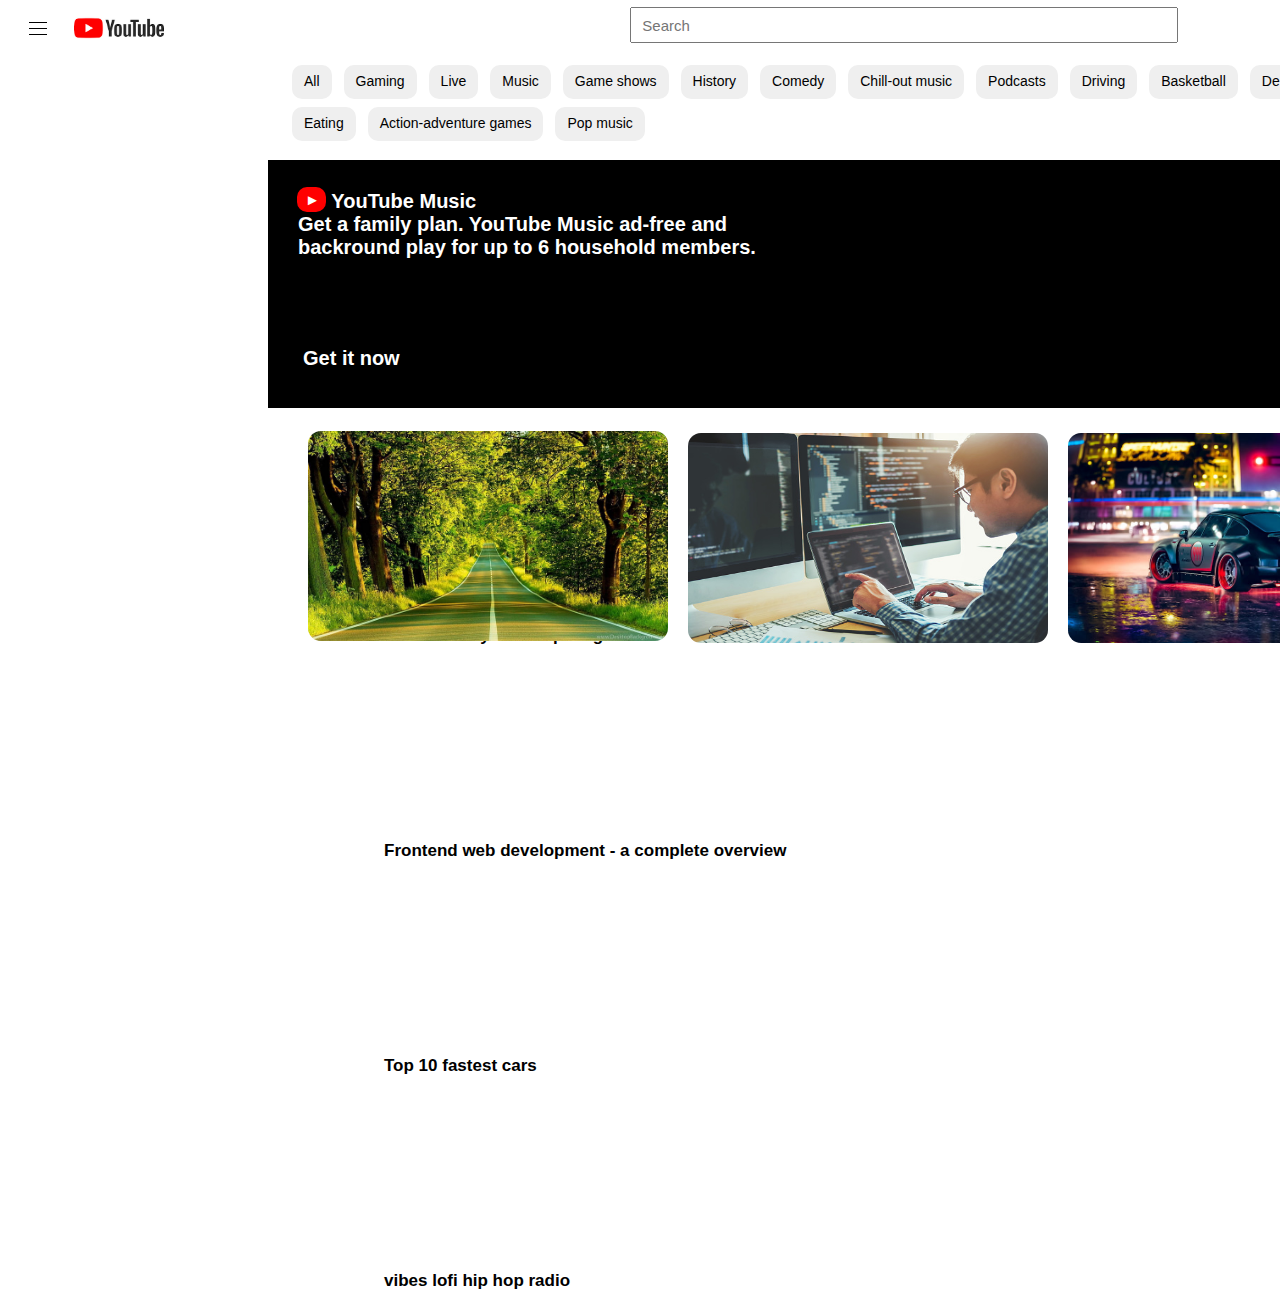
==== youtube/index.html @ bf677507 "Add files via upload" ====
<!DOCTYPE html>
<html lang="en">
  <head>
    <title>Youtube</title>
    <link rel="icon" href="images/icon_type.jpg" type="image/icon type" />
    <meta charset="UTF-8" />
    <meta http-equiv="X-UA-Compatible" content="IE=edge" />
    <meta name="viewport" content="width=device-width, initial-scale=1.0" />
    <link rel="stylesheet" href="styles.css" />
    <title>Document</title>
  </head>
  <body>
    <div class="menu"></div>
    <div class="menu"></div>
    <div class="menu"></div>
    <a href="images/youtube_logo.jpg"
      ><img class="youtube" src="images/youtube_logo.jpg" alt="YouTube Logo"
    /></a>
    <button>All</button>
    <button>Gaming</button>
    <button>Live</button>
    <button>Music</button>
    <button>Game shows</button>
    <button>History</button>
    <button>Comedy</button>
    <button>Chill-out music</button>
    <button>Podcasts</button>
    <button>Driving</button>
    <button>Basketball</button>
    <button>Debates</button>
    <button>Home improvement</button>
    <button>Eating</button>
    <button>Action-adventure games</button>
    <button>Pop music</button>
    <p class="ad">
      &nbsp;&nbsp;&nbsp;&nbsp;&nbsp;&nbsp;YouTube Music<br />Get a family plan.
      YouTube Music ad-free and<br />backround play for up to 6 household
      members.<br />
      <br /><button class="ad ad_buy">Get it now</button>
    </p>
    <button class="ad_button">&#9658;</button>

    <input class="search" type="text" placeholder="&nbsp;&nbsp;Search" />

    <div>
      <div class="vids"></div>
        <a href="images/forrest.jpg"><img class="image1" src="images/forrest.jpg" alt="Forrest"></a>
        <a href="images/forrest.jpg"
        >12hr Country road trip vlog</a
      >
    </div>

    <div>
      <div class="vids"></div>
        <a href="images/coding.jpg"><img class="image2" src="images/coding.jpg" alt="coding"></a>
        <a href="images/coding.jpg">Frontend web development - a complete overview</a>
    <div>

    <div> 
      <div class="vids"></div> 
        <a href="images/cars.jpg"><img class="image3" src="images/cars.jpg" alt="cars"></a>
        <a href="images/cars.jpg">Top 10 fastest cars</a>
    </div>

    <div>
      <div class="vids"></div>
      <a href="images/city.jpg"><img class="image4" src="images/city.jpg" alt="City lights"></a>
      <a href="images/city.jpg">vibes lofi hip hop radio</a>
    </div>

  </body>
</html>
---- youtube/styles.css ----
img{
    height: 210px;
    width: 360px;
    margin-right: 12px;
    border-radius: 13px;
    transition: .2s;
}

img:hover{
    border-radius: 5px;
    transform: scale(1.003);
    cursor: pointer;
}

.image1{
  position: relative;
  right: -300px;
}

.image2{
  position: relative;
  right: -680px;
  top: -213px;
}

.image3{
  position: relative;
  right: -1060px;
  top: -428px;
}

.image4{
  position: relative;
  right: -1440px;
  top: -643px;
}

.one{
  margin-left: 300px;
}

a{
  font-size: 17px;
  font-weight: bold;
  text-decoration: none;
  color: inherit;
  font-family: 'Youtube sans', sans-serif;
  text-align: left;
}

.menu{
    width: 18px;
    height: .09px;
    border: 10px;
    background-color: black;
    margin: 6px;
    border: 5px;
    cursor: pointer;
    position: relative;
    top: 14px;
    right: -15px;
  }

  .youtube{
    width:108px;
    height:56px;
    position: absolute;
    left: 65px;
    top: 0px;
    margin: 0px;
  }

.search{
    margin-top: 7px;
    font-size: 15px;
    height: 30px;
    width: 540px;
    position: absolute;
    left:630px;
    top: 0px;
}

button{
  position: relative;
  top: 35px;
  left: 280px;
  font-size: 14px;
  font-family: "Roboto","Arial",sans-serif;
  height: 25px;
  border-width: 1px;
  border-radius: 10px;
  border-color: transparent;
  padding-top: 7px;
  padding-bottom: 25px;
  padding-left: 11px;
  padding-right: 11px;
  margin: 4px;
  cursor: pointer;
}

.ad{
  position: relative;
  top: 30px;
  left: 260px;
  color: white;
  background-color: black;
  padding: 30px;
  padding-bottom: 43px;
  font-size: 20px;
  font-weight: bold;
  font-family: 'Youtube sans', sans-serif;
  border-right: 200px;
}
 .ad_button{
  position: relative;
  top: -215px;
  left: 285px;
  color: white;
  background-color:red;
  font-size: 15px;
  padding-top: 0px;
  padding-bottom: 0px;
  padding-left: 7px;
  padding-right: 5px;
 }

 .ad .ad_buy{
  position: relative;
  left: -30px;
 }
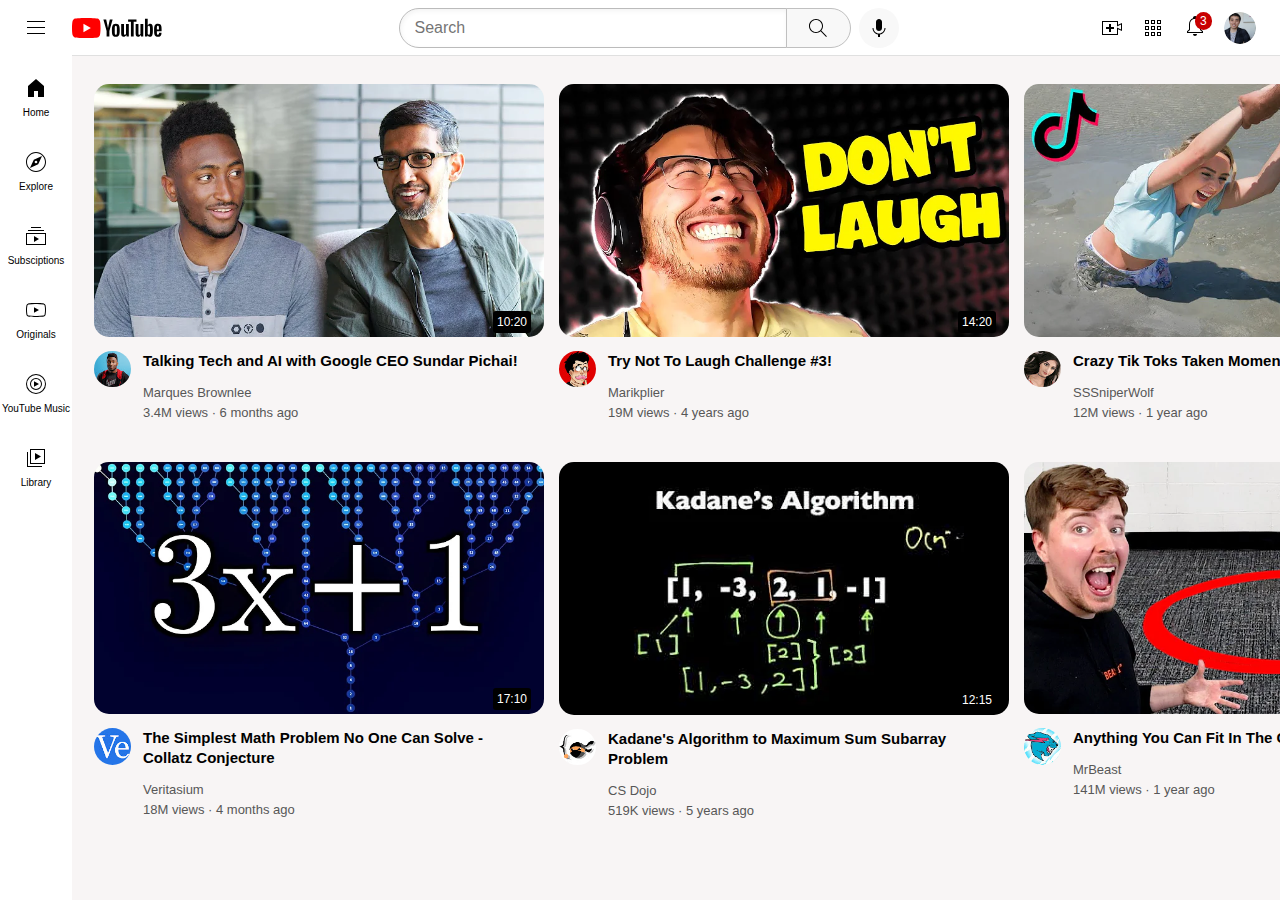
==== commit 3cebe7a1: "Add files via upload" ====
--- a/youtube/index.html
+++ b/youtube/index.html
@@ -1,72 +1,176 @@
 <!DOCTYPE html>
 <html lang="en">
   <head>
-    <title>Youtube</title>
-    <link rel="icon" href="images/icon_type.jpg" type="image/icon type" />
     <meta charset="UTF-8" />
+    <link rel="stylesheet" href="styles.css" />
     <meta http-equiv="X-UA-Compatible" content="IE=edge" />
     <meta name="viewport" content="width=device-width, initial-scale=1.0" />
-    <link rel="stylesheet" href="styles.css" />
-    <title>Document</title>
+    <title>Youtube</title>
+    <link rel="preconnect" href="https://fonts.googleapis.com" />
+    <link rel="preconnect" href="https://fonts.gstatic.com" crossorigin />
+    <link
+      href="https://fonts.googleapis.com/css2?family=Roboto:wght@500;700&display=swap"
+      rel="stylesheet"
+    />
   </head>
   <body>
-    <div class="menu"></div>
-    <div class="menu"></div>
-    <div class="menu"></div>
-    <a href="images/youtube_logo.jpg"
-      ><img class="youtube" src="images/youtube_logo.jpg" alt="YouTube Logo"
-    /></a>
-    <button>All</button>
-    <button>Gaming</button>
-    <button>Live</button>
-    <button>Music</button>
-    <button>Game shows</button>
-    <button>History</button>
-    <button>Comedy</button>
-    <button>Chill-out music</button>
-    <button>Podcasts</button>
-    <button>Driving</button>
-    <button>Basketball</button>
-    <button>Debates</button>
-    <button>Home improvement</button>
-    <button>Eating</button>
-    <button>Action-adventure games</button>
-    <button>Pop music</button>
-    <p class="ad">
-      &nbsp;&nbsp;&nbsp;&nbsp;&nbsp;&nbsp;YouTube Music<br />Get a family plan.
-      YouTube Music ad-free and<br />backround play for up to 6 household
-      members.<br />
-      <br /><button class="ad ad_buy">Get it now</button>
-    </p>
-    <button class="ad_button">&#9658;</button>
+    <div class="header">
+      <div class="left_section"><img class="menu" src="header/hamburger-menu.svg"><img class="logo" src="header/youtube-logo.svg"></div>
+      <div class="middle_section"> <input class="searchbar" type="text" placeholder="Search" />
+      <button class="search_button" ><img class="search" src="header/search.svg"></button>
+      <button class="voice_button"><img class="voice" src="header/voice-search-icon.svg" ></button>
+      </div>
+      <div class="right_section">
+        <img class="upload" src="header/upload.svg">
+        <img class="apps" src="header/youtube-apps.svg" >
+        <div class="notifications_container">
+          <img class="notifications" src="header/notifications.svg">
+          <div class="notifications_count">3</div>
+         </div>
+        <img class="Logged_profile" src="header/my-channel.jpeg">
+      </div>
+    </div>
+    <div class="side_bar">
+      <div class="sidebar-link"><img src="header/home.svg"><div>Home</div></div>
+      <div class="sidebar-link"><img src="header/explore.svg"><div>Explore</div></div>
+      <div class="sidebar-link"><img src="header/subscriptions.svg"><div>Subsciptions</div></div>
+      <div class="sidebar-link"><img src="header/originals.svg"><div>Originals</div></div>
+      <div class="sidebar-link"><img src="header/youtube-music.svg"><div>YouTube Music</div></div>
+      <div class="sidebar-link"><img src="header/library.svg"><div>Library</div></div>
+    </div>
+    <div class="video_grid">
+      <div class="video">
+        <div class="thumbnailrow">
+          <img
+            class="thumbnail"
+            src="image_thumbnail/thumbnail-1.jpg"
+            alt="Podcast"
+          />
+          <div class="video-time">10:20</div>
+        </div>
+        <div class="video_info_grid">
+          <div class="profile">
+            <img class="profile_picture" src="image_channel/channel-1.jpg" />
+          </div>
+          <div class="info">
+            <p class="title">
+              Talking Tech and AI with Google CEO Sundar Pichai!
+            </p>
+            <p class="author">Marques Brownlee</p>
+            <p class="stats">3.4M views · 6 months ago</p>
+          </div>
+        </div>
+      </div>
 
-    <input class="search" type="text" placeholder="&nbsp;&nbsp;Search" />
+      <div class="video">
+        <div class="thumbnailrow">
+          <img
+            class="thumbnail"
+            src="image_thumbnail/thumbnail-2.jpg"
+            alt="Podcast"
+          />
+            <div class="video-time">14:20</div>
+        </div>
+        <div class="video_info_grid">
+          <div class="profile">
+            <img class="profile_picture" src="image_channel/channel-2.jpg" />
+          </div>
+          <div class="info">
+            <p class="title">Try Not To Laugh Challenge #3!</p>
+            <p class="author">Marikplier</p>
+            <p class="stats">19M views · 4 years ago</p>
+          </div>
+        </div>
+      </div>
 
-    <div>
-      <div class="vids"></div>
-        <a href="images/forrest.jpg"><img class="image1" src="images/forrest.jpg" alt="Forrest"></a>
-        <a href="images/forrest.jpg"
-        >12hr Country road trip vlog</a
-      >
+      <div class="video">
+        <div class="thumbnailrow">
+          <img
+            class="thumbnail"
+            src="image_thumbnail/thumbnail-3.jpg"
+            alt="Podcast"
+          />
+            <div class="video-time">13:10</div>
+        </div>
+        <div class="video_info_grid">
+          <div class="profile">
+            <img class="profile_picture" src="image_channel/channel-3.jpg" />
+          </div>
+          <div class="info">
+            <p class="title">
+              Crazy Tik Toks Taken Moments Before DISASTER
+            </p>
+            <p class="author">SSSniperWolf</p>
+            <p class="stats">12M views · 1 year ago</p>
+          </div>
+        </div>
+      </div>
+
+      <div class="video">
+        <div class="thumbnailrow">
+          <img
+            class="thumbnail"
+            src="image_thumbnail/thumbnail-4.jpg"
+            alt="Podcast"
+          />
+          <div class="video-time">17:10</div>
+        </div>
+        <div class="video_info_grid">
+          <div class="profile">
+            <img class="profile_picture" src="image_channel/channel-4.jpg" />
+          </div>
+          <div class="info">
+            <p class="title">The Simplest Math Problem No One Can Solve - Collatz Conjecture</p>
+            <p class="author">Veritasium</p>
+            <p class="stats">18M views · 4 months ago</p>
+          </div>
+        </div>
+      </div>
+
+      <div class="video">
+        <div class="thumbnailrow">
+          <img
+            class="thumbnail"
+            src="image_thumbnail/thumbnail-5.jpg"
+            alt="Podcast"
+          />
+          <div class="video-time">12:15</div>
+        </div>
+        <div class="video_info_grid">
+          <div class="profile">
+            <img class="profile_picture" src="image_channel/channel-5.jpg" />
+          </div>
+          <div class="info">
+            <p class="title">
+              Kadane's Algorithm to Maximum Sum Subarray Problem
+            </p>
+            <p class="author">CS Dojo</p>
+            <p class="stats">519K views · 5 years ago</p>
+          </div>
+        </div>
+      </div>
+
+      <div class="video">
+        <div class="thumbnailrow">
+          <img
+            class="thumbnail"
+            src="image_thumbnail/thumbnail-6.jpg"
+            alt="Podcast"
+          />
+          <div class="video-time">15:20</div>
+        </div>
+        <div class="video_info_grid">
+          <div class="profile">
+            <img class="profile_picture" src="image_channel/channel-6.jpg" />
+          </div>
+          <div class="info">
+            <p class="title">Anything You Can Fit In The Circle I’ll Pay For</p>
+            <p class="author">MrBeast</p>
+            <p class="stats">141M views · 1 year ago</p>
+          </div>
+        </div>
+      </div>
+      </div>
     </div>
-
-    <div>
-      <div class="vids"></div>
-        <a href="images/coding.jpg"><img class="image2" src="images/coding.jpg" alt="coding"></a>
-        <a href="images/coding.jpg">Frontend web development - a complete overview</a>
-    <div>
-
-    <div> 
-      <div class="vids"></div> 
-        <a href="images/cars.jpg"><img class="image3" src="images/cars.jpg" alt="cars"></a>
-        <a href="images/cars.jpg">Top 10 fastest cars</a>
-    </div>
-
-    <div>
-      <div class="vids"></div>
-      <a href="images/city.jpg"><img class="image4" src="images/city.jpg" alt="City lights"></a>
-      <a href="images/city.jpg">vibes lofi hip hop radio</a>
-    </div>
-
   </body>
 </html>
--- a/youtube/styles.css
+++ b/youtube/styles.css
@@ -1,130 +1,226 @@
-img{
-    height: 210px;
-    width: 360px;
-    margin-right: 12px;
-    border-radius: 13px;
-    transition: .2s;
-}
+.video_grid{
+  display: grid;
+  grid-template-columns: 450px 450px 450px;
+  column-gap: 15px;
+  row-gap: 18px;
+}
+.video_info_grid{
+  display: grid;
+  grid-template-columns: 49px 1fr;
+}
+.profile,.info{
+  display: inline-block;
+}
+.profile_picture{
+  width: 75%;
+  border-radius: 35px;
+  margin-right: 10px;
+}
+.thumbnail{
+  width: 450px;
+  border-radius: 15px;
+}
+.thumbnailrow{
+  margin-bottom: 10px;
+  position: relative;
+}
+.author,.stats{
+  margin: 0px;
+  color: rgb(87, 87, 87);
+  font-family: Arial, Helvetica, sans-serif;
+  font-size: 13px;
+}
+.title{
+  font-weight: bold;
+  font-family: Arial, Helvetica, sans-serif;
+  font-size: 15px;
+  margin: 0px;
+  line-height: 20px;
+  margin-bottom: 14px;
+}
+.stats{
+  margin-top: 5px;
+  margin-bottom: 16px;
+}
+.video{
+  padding: 4px;
+}
+body{
+  margin: 0px;
+  padding-top: 80px;
+  padding-left: 80px;
+  padding-left: 90px;
+  padding-right: 24px;
+  background-color: rgb(248, 245, 245);
+}
+.header{
+  height: 55px;
+  display: flex;
+  flex-direction: row;
+  justify-content: space-between;
+  position: fixed;
+  top: 0px;
+  left: 0px;
+  right: 0px;
+  background-color: white;
+  border-bottom-width: 1px;
+  border-bottom-style: solid;
+  border-bottom-color: rgb(224, 224, 224);
+  z-index: 100;
+}
+.left_section{
+  display: flex;
+  align-items: center;
+}
+.middle_section{
+  display: flex;
+  align-items: center;
+  flex: 1;
+  margin-left: 70px;
+  margin-right: 35px;
+  max-width: 500px;
 
-img:hover{
-    border-radius: 5px;
-    transform: scale(1.003);
-    cursor: pointer;
-}
+}
+.right_section{
+  width: 200px;
+  display: flex;
+  align-items: center;
+  justify-content: space-between;
+  width: 180px;
+  flex-shrink: 0;
+}
+.menu{
+  height: 24px;
+  margin-left: 24px;
+  margin-right: 24px;
+}
+.logo{
+  height: 20px;
+}
+.search{
+  height: 24px;
+  width: 30px;
+  margin-top: 3px;
+}
+.voice{
+  height: 24px;
+  width: 24px;
+  border-radius: 35px;
+  margin-top: 4px;
+  
+}
+.searchbar{
+  flex: 1;
+  height: 36px;
+  padding-left: 15px;
+  font-size: 16px;
+  border-width: 1px;
+  border-style: solid;
+  border-color: rgb(187, 187, 187);
+  border-radius: 30px 0px 0px 30px;
+  box-shadow: inset 1px 2px 5px rgba(0, 0, 0, 0.05);
+  width: 0;
+}
+.searchbar::placeholder{
+  font-family: Arial, Helvetica, sans-serif;
+  font-size: 16px;
+}
+.search_button{
+  height: 40px;
+  width: 65px;
+  border-color: rgb(192, 192, 192);
+  border-width: 1px;
+  border-style: solid;
+  margin-left: -1px;
+  margin-right: 8px;
+  background-color: rgb(248, 248, 248);
+  border-radius: 0px 35px 35px 0px;
+}
+.voice_button{
+  height: 40px;
+  width: 40px;
+  border-radius: 35px;
+  border-style: 0px;
+  border: none;
+  background-color: rgb(248, 248, 248);
+}
+.upload{
+  height: 24px;
+  width: 24px;
+}
+.apps{
+  height: 24px;
+  width: 24px;
+}
+.notifications{
+  height: 24px;
+  width: 24px;
+}
+.Logged_profile{
+  height: 32px;
+  width: 32px;
+  margin-right: 24px;
+  border-radius: 35px;
+}
+.side_bar{
+  position: fixed;
+  left: 0;
+  bottom: 0;
+  top: 55px;
+  background-color: white;
+  width: 72px;
+  z-index: 200;
+  padding-top: 5px;
 
-.image1{
+}
+.video-time{
+  background-color: black;
+  color: white;
+  position: absolute;
+  bottom: 8px;
+  right: 5px;
+  font-family: Arial, Helvetica, sans-serif;
+  font-size: 12px;
+  font-weight: 500px;
+  padding-left: 4px;
+  padding-right: 4px;
+  padding-top: 4px;
+  padding-bottom: 4px;
+  border-radius: 3px;
+}
+.notifications_container{
   position: relative;
-  right: -300px;
-}
-
-.image2{
-  position: relative;
-  right: -680px;
-  top: -213px;
-}
-
-.image3{
-  position: relative;
-  right: -1060px;
-  top: -428px;
-}
-
-.image4{
-  position: relative;
-  right: -1440px;
-  top: -643px;
-}
-
-.one{
-  margin-left: 300px;
-}
-
-a{
-  font-size: 17px;
-  font-weight: bold;
-  text-decoration: none;
-  color: inherit;
-  font-family: 'Youtube sans', sans-serif;
-  text-align: left;
-}
-
-.menu{
-    width: 18px;
-    height: .09px;
-    border: 10px;
-    background-color: black;
-    margin: 6px;
-    border: 5px;
-    cursor: pointer;
-    position: relative;
-    top: 14px;
-    right: -15px;
-  }
-
-  .youtube{
-    width:108px;
-    height:56px;
-    position: absolute;
-    left: 65px;
-    top: 0px;
-    margin: 0px;
-  }
-
-.search{
-    margin-top: 7px;
-    font-size: 15px;
-    height: 30px;
-    width: 540px;
-    position: absolute;
-    left:630px;
-    top: 0px;
-}
-
-button{
-  position: relative;
-  top: 35px;
-  left: 280px;
-  font-size: 14px;
-  font-family: "Roboto","Arial",sans-serif;
-  height: 25px;
-  border-width: 1px;
+}
+.notifications_count{
+  position: absolute;
+  top: -2px;
+  right:-5px;
+  background-color: rgb(200, 0, 0);
+  color: white;
+  font-size: 12px;
+  font-family: Arial, Helvetica, sans-serif;
+  padding-left: 5px;
+  padding-right: 5px;
+  padding-top: 2px;
+  padding-bottom: 2px;
   border-radius: 10px;
-  border-color: transparent;
-  padding-top: 7px;
-  padding-bottom: 25px;
-  padding-left: 11px;
-  padding-right: 11px;
-  margin: 4px;
+}
+.sidebar-link{
+  display: flex;
+  height: 74px;
+  justify-content: center;
+  align-items: center;
+  flex-direction: column;
+}
+.sidebar-link:hover{
+  background-color: rgb(226, 226, 226);
   cursor: pointer;
 }
-
-.ad{
-  position: relative;
-  top: 30px;
-  left: 260px;
-  color: white;
-  background-color: black;
-  padding: 30px;
-  padding-bottom: 43px;
-  font-size: 20px;
-  font-weight: bold;
-  font-family: 'Youtube sans', sans-serif;
-  border-right: 200px;
-}
- .ad_button{
-  position: relative;
-  top: -215px;
-  left: 285px;
-  color: white;
-  background-color:red;
-  font-size: 15px;
-  padding-top: 0px;
-  padding-bottom: 0px;
-  padding-left: 7px;
-  padding-right: 5px;
- }
-
- .ad .ad_buy{
-  position: relative;
-  left: -30px;
- }+.sidebar-link img{
+  height: 24px;
+  margin-bottom: 7px;
+}
+.sidebar-link div{
+  font-family: Arial, Helvetica, sans-serif;
+  font-size: 10px;
+}